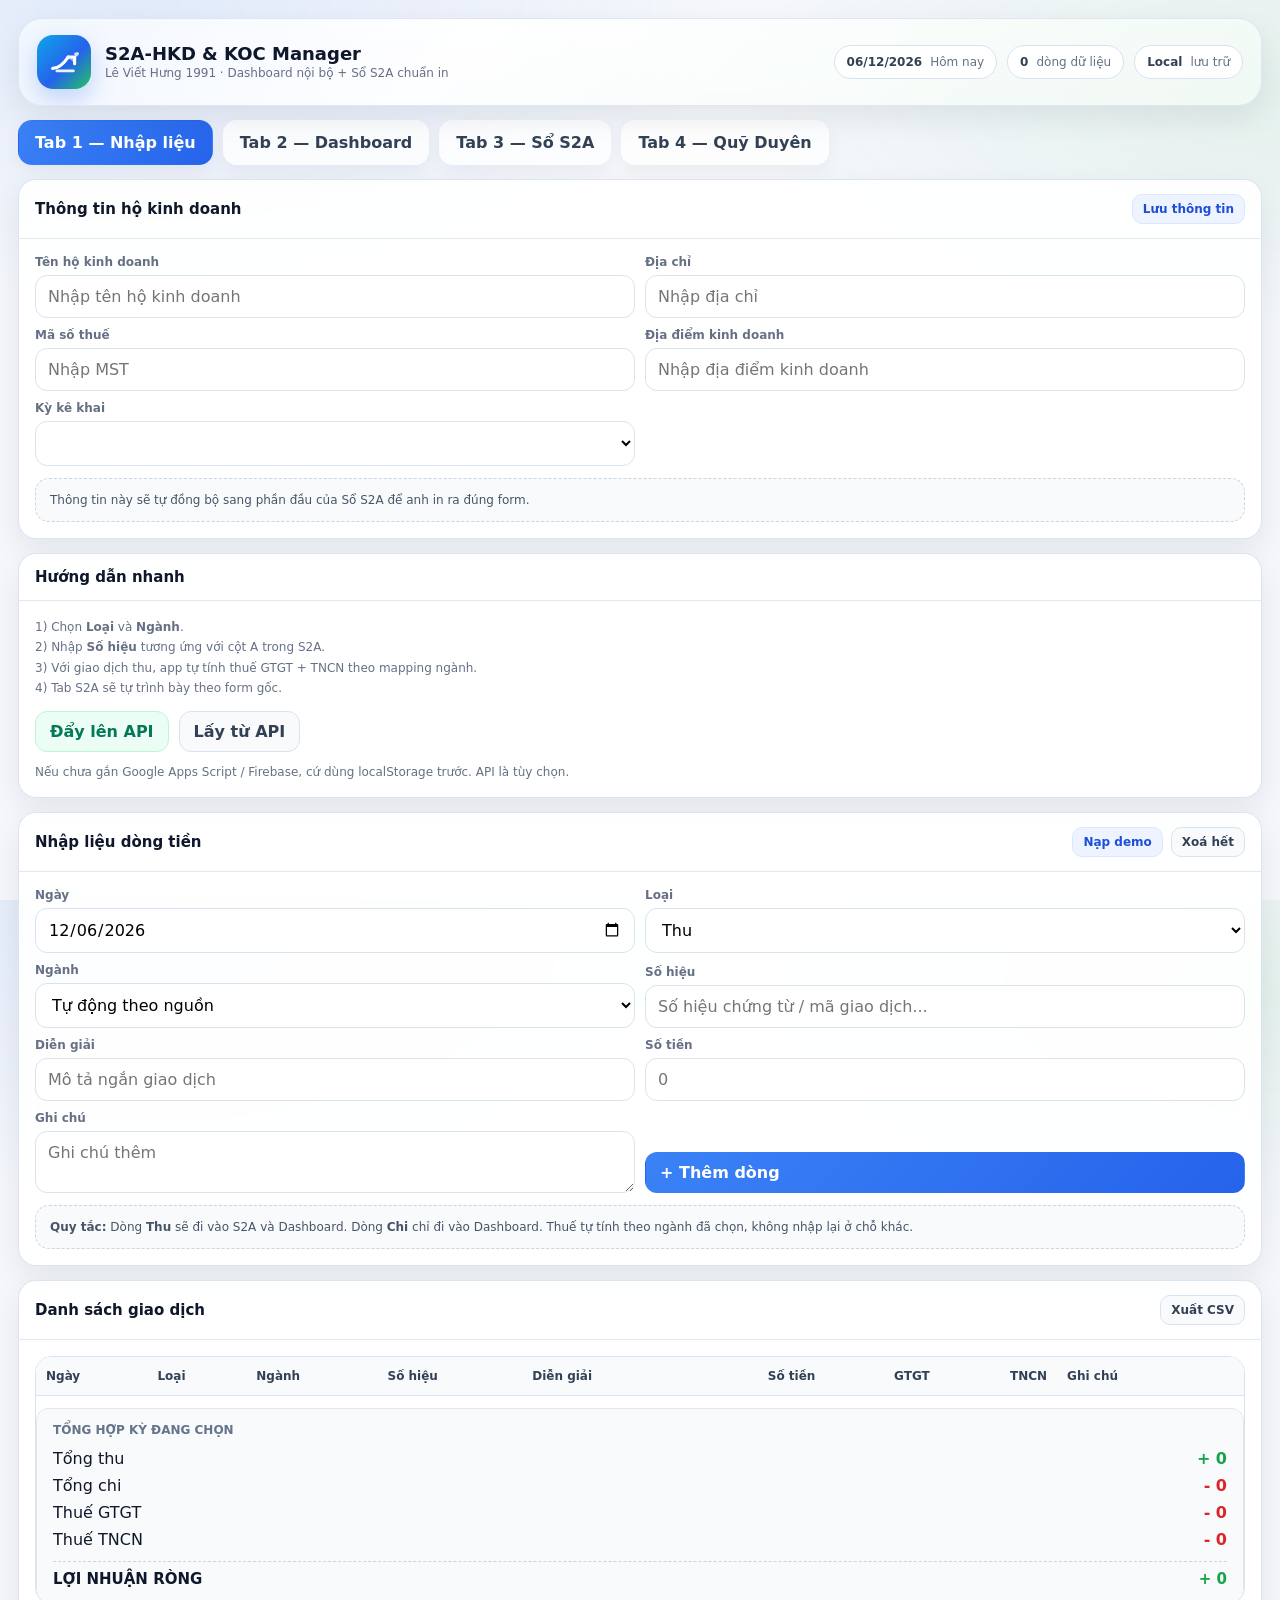
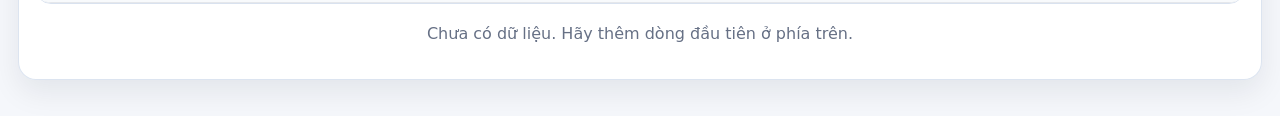
==== index.html @ 4c83a79c "Add files via upload" ====
<!DOCTYPE html>
<html lang="vi">
<head>
  <meta charset="UTF-8" />
  <meta name="viewport" content="width=device-width, initial-scale=1.0" />
  <title>S2A-HKD & KOC Manager</title>
  <link rel="stylesheet" href="styles/main.css" />
</head>
<script src="js/duyen.js"></script>
<body>
  <div class="app">
    <div class="topbar">
      <div class="brand">
        <div class="logo" aria-label="Logo placeholder">
          <svg viewBox="0 0 24 24" fill="none" xmlns="http://www.w3.org/2000/svg" aria-hidden="true">
            <path d="M4 16.5C8.5 16.5 11.5 13.5 15 8.5" stroke="white" stroke-width="2.2" stroke-linecap="round"/>
            <path d="M14.8 8.5H19.5V13.2" stroke="white" stroke-width="2.2" stroke-linecap="round" stroke-linejoin="round"/>
            <path d="M7 18.3h11.6" stroke="white" stroke-width="2" stroke-linecap="round" opacity=".9"/>
            <path d="M14.8 8.5c1.6 0 3 .9 3.8 2.3" stroke="white" stroke-width="2" stroke-linecap="round" opacity=".55"/>
            <path d="M20.2 6.3l1.4-.2-.9 1.1" stroke="white" stroke-width="2" stroke-linecap="round" stroke-linejoin="round" opacity=".8"/>
          </svg>
        </div>
        <div>
          <h1>S2A-HKD & KOC Manager</h1>
          <div class="sub">Lê Viết Hưng 1991 · Dashboard nội bộ + Sổ S2A chuẩn in</div>
        </div>
      </div>
      <div class="meta">
        <div class="chip"><strong id="todayText">--</strong><span class="muted">Hôm nay</span></div>
        <div class="chip"><strong id="recordCount">0</strong><span class="muted">dòng dữ liệu</span></div>
        <div class="chip"><strong id="syncState">Local</strong><span class="muted">lưu trữ</span></div>
      </div>
    </div>

    <div class="tabs">
      <button class="tab-btn active" data-tab="tab-entry">Tab 1 — Nhập liệu</button>
      <button class="tab-btn" data-tab="tab-dashboard">Tab 2 — Dashboard</button>
      <button class="tab-btn" data-tab="tab-s2a">Tab 3 — Sổ S2A</button>
      <button class="tab-btn" data-tab="tab-duyen">Tab 4 — Quỹ Duyên</button>
    </div>

    <div class="content">
      <!-- TAB 1 -->
      <section class="tab active" id="tab-entry">
        <div class="grid-2">
          <div class="card">
            <div class="card-hd">
              <h2>Thông tin hộ kinh doanh</h2>
              <div class="right-tools inline-actions">
                <button class="btn soft mini" id="btnSaveSettings">Lưu thông tin</button>
              </div>
            </div>
            <div class="card-bd">
              <div class="controls controls-settings">
                <div class="field">
                  <label>Tên hộ kinh doanh</label>
                  <input id="inHKDName" placeholder="Nhập tên hộ kinh doanh" />
                </div>
                <div class="field">
                  <label>Địa chỉ</label>
                  <input id="inHKDAddress" placeholder="Nhập địa chỉ" />
                </div>
                <div class="field">
                  <label>Mã số thuế</label>
                  <input id="inHKDTaxId" placeholder="Nhập MST" />
                </div>
                <div class="field">
                  <label>Địa điểm kinh doanh</label>
                  <input id="inHKDPlace" placeholder="Nhập địa điểm kinh doanh" />
                </div>
                <div class="field">
                  <label>Kỳ kê khai</label>
                  <select id="inHKDPeriod"></select>
                </div>
              </div>
              <div class="note-box">
                Thông tin này sẽ tự đồng bộ sang phần đầu của Sổ S2A để anh in ra đúng form.
              </div>
            </div>
          </div>

          <div class="card">
            <div class="card-hd">
              <h3>Hướng dẫn nhanh</h3>
            </div>
            <div class="card-bd">
              <div class="hint" style="line-height:1.7">
                1) Chọn <b>Loại</b> và <b>Ngành</b>.<br>
                2) Nhập <b>Số hiệu</b> tương ứng với cột A trong S2A.<br>
                3) Với giao dịch thu, app tự tính thuế GTGT + TNCN theo mapping ngành.<br>
                4) Tab S2A sẽ tự trình bày theo form gốc.
              </div>
              <div style="height:12px"></div>
              <div class="toolbar">
                <button class="btn success" id="btnSyncPush">Đẩy lên API</button>
                <button class="btn gray" id="btnSyncPull">Lấy từ API</button>
              </div>
              <div class="hint">
                Nếu chưa gắn Google Apps Script / Firebase, cứ dùng localStorage trước. API là tùy chọn.
              </div>
            </div>
          </div>
        </div>

        <div style="height:14px"></div>
        <div class="card">
          <div class="card-hd">
            <h2>Nhập liệu dòng tiền</h2>
            <div class="right-tools inline-actions">
              <button class="btn soft mini" id="btnSeedDemo">Nạp demo</button>
              <button class="btn gray mini" id="btnClearAll">Xoá hết</button>
            </div>
          </div>
          <div class="card-bd">
            <div class="controls">
              <div class="field">
                <label>Ngày</label>
                <input type="date" id="inDate" />
              </div>
              <div class="field">
                <label>Loại</label>
                <select id="inType">
                  <option value="thu">Thu</option>
                  <option value="chi">Chi</option>
                </select>
              </div>
              <div class="field">
                <label>Ngành</label>
                <select id="inIndustry">
                  <option value="auto">Tự động theo nguồn</option>
                  <option value="dichvu">Dịch vụ</option>
                  <option value="thuongmai">Thương mại</option>
                  <option value="sanxuat">Sản xuất</option>
                  <option value="khac">Không tính thuế</option>
                </select>
              </div>
              <div class="field">
                <label>Số hiệu</label>
                <input id="inSource" placeholder="Số hiệu chứng từ / mã giao dịch..." />
              </div>
              <div class="field">
                <label>Diễn giải</label>
                <input id="inDesc" placeholder="Mô tả ngắn giao dịch" />
              </div>
              <div class="field">
                <label>Số tiền</label>
                <input id="inAmount" inputmode="decimal" placeholder="0" />
              </div>
              <div class="field">
                <label>Ghi chú</label>
                <textarea id="inNote" placeholder="Ghi chú thêm"></textarea>
              </div>
              <div class="field">
                <label>&nbsp;</label>
                <button class="btn primary" id="btnAdd">+ Thêm dòng</button>
              </div>
            </div>
            <div class="note-box">
              <strong>Quy tắc:</strong> Dòng <b>Thu</b> sẽ đi vào S2A và Dashboard. Dòng <b>Chi</b> chỉ đi vào Dashboard. Thuế tự tính theo ngành đã chọn, không nhập lại ở chỗ khác.
            </div>
          </div>
        </div>

        <div style="height:14px"></div>
        <div class="card">
          <div class="card-hd">
            <h3>Danh sách giao dịch</h3>
            <div class="inline-actions">
              <button class="btn gray mini" id="btnExportCSV">Xuất CSV</button>
            </div>
          </div>
          <div class="card-bd">
            <div class="table-wrap">
              <table>
                <thead>
                  <tr>
                    <th>Ngày</th>
                    <th>Loại</th>
                    <th>Ngành</th>
                    <th>Số hiệu</th>
                    <th>Diễn giải</th>
                    <th class="num">Số tiền</th>
                    <th class="num">GTGT</th>
                    <th class="num">TNCN</th>
                    <th>Ghi chú</th>
                    <th> </th>
                  </tr>
                </thead>
                <tbody id="txBody"></tbody>
              </table>
            </div>
            <div id="emptyState" class="empty" style="display:none">Chưa có dữ liệu. Hãy thêm dòng đầu tiên ở phía trên.</div>
          </div>
        </div>
      </section>

      <!-- TAB 2 -->
      <section class="tab" id="tab-dashboard">
        <div class="kpis">
          <div class="kpi"><div class="label">TỔNG THU</div><div class="value" id="kpiRevenue">0</div><div class="small">Chỉ tính dòng Thu</div></div>
          <div class="kpi"><div class="label">TỔNG CHI</div><div class="value" id="kpiExpense">0</div><div class="small">Chỉ tính dòng Chi</div></div>
          <div class="kpi"><div class="label">THUẾ GTGT</div><div class="value" id="kpiVat">0</div><div class="small">Tổng từ S2A</div></div>
          <div class="kpi"><div class="label">THUẾ TNCN</div><div class="value" id="kpiPit">0</div><div class="small">Tổng từ S2A</div></div>
          <div class="kpi"><div class="label">LỢI NHUẬN RÒNG</div><div class="value" id="kpiProfit">0</div><div class="small">Thu - Chi - Thuế</div></div>
        </div>

        <div class="charts">
          <div class="card chart-box">
            <div class="chart-title">
              <h3>Biểu đồ dòng tiền theo ngày</h3>
              <div class="muted" style="font-size:12px">Thu / Chi / Lợi nhuận</div>
            </div>
            <canvas id="lineChart" width="1200" height="420"></canvas>
          </div>
          <div class="card chart-box chart-sm">
            <div class="chart-title">
              <h3>Cơ cấu doanh thu theo ngành</h3>
              <div class="muted" style="font-size:12px">Tỷ trọng</div>
            </div>
            <canvas id="pieChart" width="900" height="420"></canvas>
          </div>
        </div>

        <div style="height:14px"></div>
        <div class="card">
          <div class="card-hd">
            <h3>Đo lường nhanh</h3>
          </div>
          <div class="card-bd">
            <div class="hint" id="dashboardNote">Dashboard đang dùng trực tiếp dữ liệu thuế từ các dòng Thu trong S2A, nên không cần nhập lại thuế ở bất kỳ tab nào.</div>
          </div>
        </div>
      </section>

      <!-- TAB 3 -->
      <section class="tab" id="tab-s2a">
        <div class="card">
          <div class="card-hd">
            <h2>Sổ S2A-HKD — Mẫu chuẩn in</h2>
            <div class="inline-actions">
              <button class="btn primary mini" id="btnPrintS2A">IN SỔ A4</button>
              <button class="btn gray mini" id="btnRefreshS2A">Làm mới</button>
            </div>
          </div>
          <div class="card-bd">
            <div class="s2a-wrap">
              <div class="sheet" id="s2aSheet">
                <div class="sheet-inner">
                  <div class="sheet-head">
                    <div class="sheet-left">
                      <div class="line name">Hộ, cá nhân kinh doanh: <span id="s2aName">...................................</span></div>
                      <div class="line">Địa chỉ: <span id="s2aAddr">...................................</span></div>
                      <div class="line">Mã số thuế: <span id="s2aTaxId">...................................</span></div>
                    </div>
                    <div class="sheet-right">
                      <div class="ms">Mẫu số S2a-HKD</div>
                      <div class="note">Kèm theo Thông tư số 152/2025/TT-BTC</div>
                      <div class="note">ngày 31 tháng 12 năm 2025 của Bộ trưởng Bộ Tài chính</div>
                    </div>
                  </div>

                  <div class="sheet-title">SỔ DOANH THU BÁN HÀNG HÓA, DỊCH VỤ</div>
                  <div class="sheet-subline">Địa điểm kinh doanh: <span id="s2aPlace">...................................</span></div>
                  <div class="sheet-subline">Kỳ kê khai: <span id="s2aPeriod">...................................</span></div>

                  <div class="sheet-meta">
                    <div>Đơn vị tính: <strong>VNĐ</strong></div>
                  </div>

                  <div id="s2aRender"></div>

                

                  <div class="sign-block">
                    <div class="sign-left">
                      Cần kiểm tra đối chiếu khi lập, giao, nhận hóa đơn.<br>
                      Người bán chịu trách nhiệm nội dung hóa đơn.
                    </div>
                    <div class="sign-right">
                      <div>Ngày ... tháng ... năm ...</div>
                      <div style="font-weight:900">NGƯỜI ĐẠI DIỆN HỘ KINH DOANH/<br/>CÁ NHÂN KINH DOANH</div>
                      <div>(Ký, ghi rõ họ tên và đóng dấu (nếu có))</div>
                      <div class="sign-space"></div>
                    </div>
                  </div>
                </div>
              </div>
            </div>

            <div class="footer-actions hide-print">
              <div class="note-box" style="flex:1;min-width:280px">
                Tab S2A là bản <b>read-only</b>. Cột <b>Chứng từ</b> gồm <b>Số hiệu (A)</b> và <b>Ngày, tháng (B)</b>; cột <b>Diễn giải (C)</b> sẽ chứa cả ngành nghề và diễn giải; cột <b>Số tiền (1)</b> là giá trị thu.
              </div>
            </div>
          </div>
        </div>
      </section>
</section>

<!-- TAB 4 -->
<section class="tab" id="tab-duyen">
  <div class="card">
    <div class="card-hd">
      <h2>Quỹ tiền mặt & cổ tức Duyên</h2>
    </div>

    <div class="card-bd">

      <div style="display:flex; gap:12px; margin-bottom:12px">
        <select id="duyenPeriodType">
          <option value="month">Tháng</option>
          <option value="quarter">Quý</option>
          <option value="year">Năm</option>
          <option value="all">Tổng</option>
        </select>

        <input type="month" id="duyenPeriodValue">

        <input id="duyenReservePercent" placeholder="% dự phòng">
        <input id="duyenReserveAmount" placeholder="tiền dự phòng">
      </div>

      <div id="duyenContent" class="duyen-grid">

<div class="duyen-box thu">
<div class="duyen-title">Tổng thu</div>
<div class="duyen-num" id="duyenThu">0</div>
</div>

<div class="duyen-box chi">
<div class="duyen-title">Tổng chi</div>
<div class="duyen-num" id="duyenChi">0</div>
</div>

<div class="duyen-box tax">
<div class="duyen-title">Thuế</div>
<div class="duyen-num" id="duyenTax">0</div>
</div>

<div class="duyen-box reserve">
<div class="duyen-title">Dự phòng</div>
<div class="duyen-num" id="duyenReserve">0</div>
</div>

<div class="duyen-profit">
<div class="duyen-profit-label">Cổ tức Duyên (10%)</div>
<div class="duyen-profit-num" id="duyenProfit">0</div>
</div>

</div>

    </div>
  </div>
</section>

</div>
</div>
    </div>
  </div>
        
  <script src="js/tax.js"></script>
  <script src="js/storage.js"></script>
  <script src="js/data.js"></script>
  <script src="js/charts.js"></script>
  <script src="js/dashboard.js"></script>
  <script src="js/s2a.js"></script>
  <script src="js/input.js"></script>
  <script src="js/api.js"></script>
  <script src="js/print.js"></script>
  <script src="js/app.js"></script>
</body>
</html>
---- styles/main.css ----
:root{
  --bg:#f5f7fb;
  --panel:#ffffff;
  --panel-2:#f8fafc;
  --line:#d9e2ef;
  --text:#0f172a;
  --muted:#667085;
  --primary:#3b82f6;
  --primary-2:#2563eb;
  --success:#16a34a;
  --danger:#dc2626;
  --warning:#d97706;
  --shadow:0 12px 30px rgba(15,23,42,.08);
  --radius:18px;
}
*{box-sizing:border-box}
html,body{height:100%}
body{
  margin:0;
  font-family: Inter, system-ui, -apple-system, BlinkMacSystemFont, "Segoe UI", Roboto, Arial, sans-serif;
  color:var(--text);
  background:
    radial-gradient(1000px 500px at 10% 0%, rgba(59,130,246,.11), transparent 60%),
    radial-gradient(900px 400px at 100% 10%, rgba(22,163,74,.08), transparent 60%),
    var(--bg);
}
.app{max-width:1600px;margin:0 auto;padding:18px 18px 36px;}
.topbar{
  position:relative;
  display:flex;align-items:center;justify-content:space-between;gap:16px;
  background:linear-gradient(180deg, rgba(255,255,255,.96), rgba(255,255,255,.88));
  border:1px solid rgba(217,226,239,.85);
  box-shadow:var(--shadow);
  border-radius:24px;
  padding:16px 18px;
  overflow:hidden;
}
.topbar::after{
  content:""; position:absolute; inset:0;
  background:linear-gradient(135deg, rgba(59,130,246,.06), transparent 35%, rgba(22,163,74,.05));
  pointer-events:none;
}
.brand{display:flex;align-items:center;gap:14px;position:relative;z-index:1}
.logo{
  width:54px;height:54px;border-radius:16px;
  display:grid;place-items:center;
  background:linear-gradient(135deg,#0ea5e9,#2563eb 55%, #22c55e);
  color:#fff;font-weight:900;font-size:20px;
  box-shadow:0 10px 24px rgba(37,99,235,.25);
  position:relative;overflow:hidden;
}
.logo svg{width:34px;height:34px;display:block}
.brand h1{margin:0;font-size:18px;line-height:1.15}
.brand .sub{margin-top:2px;color:var(--muted);font-size:12px}
.meta{display:flex;flex-wrap:wrap;gap:10px;align-items:center;justify-content:flex-end;position:relative;z-index:1}
.chip{
  border:1px solid var(--line);background:rgba(255,255,255,.92);
  padding:9px 12px;border-radius:999px;color:#334155;font-size:12px;
  display:flex;align-items:center;gap:8px;
}
.chip strong{font-size:12px}
.tabs{
  margin-top:14px;
  display:flex;gap:10px;flex-wrap:wrap;
}
.tab-btn{
  appearance:none;border:1px solid transparent;cursor:pointer;
  padding:12px 16px;border-radius:14px;background:rgba(255,255,255,.8);
  box-shadow:0 6px 18px rgba(15,23,42,.05);
  color:#334155;font-weight:700;
  transition:.18s ease;
}
.tab-btn:hover{transform:translateY(-1px);border-color:rgba(59,130,246,.25)}
.tab-btn.active{background:linear-gradient(135deg,var(--primary),var(--primary-2));color:#fff}
.content{margin-top:14px}
.tab{display:none}
.tab.active{display:block}
.grid-2{display:grid;grid-template-columns:1.15fr .85fr;gap:14px}
.grid-3{display:grid;grid-template-columns:repeat(3,1fr);gap:14px}
.card{
  background:rgba(255,255,255,.92);backdrop-filter:blur(10px);
  border:1px solid rgba(217,226,239,.9);
  border-radius:var(--radius);
  box-shadow:var(--shadow);
}
.card .card-hd{
  padding:14px 16px;border-bottom:1px solid rgba(217,226,239,.75);
  display:flex;align-items:center;justify-content:space-between;gap:10px;
}
.card .card-hd h2,.card .card-hd h3{margin:0;font-size:15px}
.card .card-bd{padding:16px}
.toolbar{display:flex;gap:10px;flex-wrap:wrap;align-items:center;margin-bottom:12px}
button, select, input, textarea{font:inherit}
.btn{
  border:1px solid transparent;border-radius:12px;padding:10px 14px;cursor:pointer;
  font-weight:700;transition:.15s ease;display:inline-flex;align-items:center;gap:8px;
}
.btn:hover{transform:translateY(-1px)}
.btn.primary{background:linear-gradient(135deg,var(--primary),var(--primary-2));color:#fff}
.btn.soft{background:#eef4ff;color:#1d4ed8;border-color:#dbe7ff}
.btn.gray{background:#f8fafc;color:#334155;border-color:var(--line)}
.btn.danger{background:#fff1f2;color:#be123c;border-color:#fecdd3}
.btn.success{background:#ecfdf5;color:#047857;border-color:#bbf7d0}
.controls{
  display:grid;grid-template-columns:140px 150px 150px 1fr 170px 170px 1fr auto;
  gap:10px;align-items:end;margin-bottom:12px;
}
.controls-settings{
  grid-template-columns:repeat(5,minmax(0,1fr));
}
.field{display:flex;flex-direction:column;gap:6px}
.field label{font-size:12px;color:var(--muted);font-weight:700}
.field input,.field select,.field textarea{
  width:100%;background:#fff;border:1px solid var(--line);border-radius:12px;
  padding:11px 12px;outline:none;transition:.15s ease;
}
.field textarea{resize:vertical;min-height:42px}
.field input:focus,.field select:focus,.field textarea:focus{border-color:#93c5fd;box-shadow:0 0 0 4px rgba(59,130,246,.08)}
.hint{font-size:12px;color:var(--muted);line-height:1.45}

.table-wrap{overflow:auto;border-radius:16px;border:1px solid var(--line)}
table{width:100%;border-collapse:separate;border-spacing:0;background:#fff}
thead th{
  position:sticky;top:0;z-index:1;background:#f8fafc;color:#334155;
  text-align:left;font-size:12px;padding:12px 10px;border-bottom:1px solid var(--line);
  white-space:nowrap;
}
tbody td{padding:10px;border-bottom:1px solid #eef2f7;vertical-align:top;font-size:13px}
tbody tr:hover{background:#fbfdff}
.num{text-align:right;font-variant-numeric:tabular-nums}
.muted{color:var(--muted)}
.empty{padding:20px;text-align:center;color:var(--muted)}

.kpis{display:grid;grid-template-columns:repeat(5,1fr);gap:14px}
.kpi{
  background:linear-gradient(180deg, rgba(255,255,255,.95), rgba(248,250,252,.95));
  border:1px solid rgba(217,226,239,.9);border-radius:20px;box-shadow:var(--shadow);
  padding:16px 16px 14px;
}
.kpi .label{font-size:12px;color:var(--muted);font-weight:700}
.kpi .value{margin-top:8px;font-size:24px;font-weight:900;letter-spacing:-.02em}
.kpi .small{margin-top:6px;font-size:12px;color:var(--muted)}

.charts{display:grid;grid-template-columns:1.2fr .8fr;gap:14px;margin-top:14px}
.chart-box{padding:14px}
.chart-title{display:flex;justify-content:space-between;align-items:center;margin-bottom:10px}
.chart-title h3{margin:0;font-size:14px}
canvas{width:100%;height:320px;display:block;background:#fff;border-radius:16px;border:1px solid var(--line)}
.chart-sm canvas{height:320px}

.s2a-wrap{padding:18px;background:#fff;border:1px solid var(--line);border-radius:18px;box-shadow:var(--shadow)}
.sheet{
  position:relative;
  background:#fff;
  color:#111827;
  overflow:hidden;
  min-height:1120px;
}
.sheet::before{
  content:"Lê Viết Hưng 1991";
  position:absolute;inset:0;display:grid;place-items:center;
  font-size:72px;font-weight:900;letter-spacing:.02em;
  color:rgba(15,23,42,.045);
  transform:rotate(-28deg);
  pointer-events:none;
  z-index:0;
  white-space:nowrap;
}
.sheet-inner{position:relative;z-index:1;padding:18px 18px 22px}
.sheet-head{display:grid;grid-template-columns:1fr auto;gap:18px;align-items:start}
.sheet-left .line{font-size:13px;line-height:1.45}
.sheet-left .name{font-weight:800;font-size:14px;text-transform:uppercase}
.sheet-right{min-width:260px;text-align:center;font-weight:800}
.sheet-right .ms{font-size:16px;line-height:1.25}
.sheet-right .note{font-size:11px;font-weight:600;color:#334155;margin-top:2px}
.sheet-title{margin:18px 0 4px;text-align:center;font-weight:900;font-size:20px;letter-spacing:.01em}
.sheet-subline{margin:0;text-align:center;font-size:13px;color:#374151;line-height:1.5}
.sheet-meta{
  display:block;
  margin:14px 0 14px;
  font-size:13px;
}

.sheet-meta div{
  width:100%;
  text-align:right;
  white-space:nowrap;
}
.industry-block{margin-top:14px;border:1px solid #e6edf7;border-radius:14px;overflow:hidden}
.industry-hd{background:#f8fafc;padding:10px 12px;font-weight:800;display:flex;justify-content:space-between;gap:10px;border-bottom:1px solid #e6edf7}
.industry-hd .tag{font-size:12px;color:#475569;font-weight:700}
.s2a-table{width:100%;border-collapse:collapse}
.s2a-table th,.s2a-table td{border-bottom:1px solid #eef2f7;padding:8px 10px;font-size:12.5px;vertical-align:top}
.s2a-table th{background:#fff;color:#334155;font-weight:800}
.voucher{line-height:1.45}
.voucher .code{font-weight:800}
.voucher .date{color:#475569}
.desc-cell .industry-label{font-size:12px;font-weight:800;color:#1d4ed8;margin-bottom:4px}
.desc-cell .desc-text{font-size:12.5px;line-height:1.45}
.foot-totals{margin-top:12px;display:grid;grid-template-columns:1fr 1fr;gap:12px}
.foot-totals .total-card{
  border:1px solid #e6edf7;border-radius:14px;padding:12px 14px;background:#fbfdff;
  display:flex;justify-content:space-between;gap:12px;font-size:13px;font-weight:800;
}
.sign-block{margin-top:34px;display:grid;grid-template-columns:1fr 1fr;gap:14px;align-items:start}
.sign-left{font-size:12px;color:#475569;line-height:1.5}
.sign-right{text-align:center;font-size:12px;line-height:1.65}
.sign-space{height:70px}
.footer-actions{display:flex;gap:10px;flex-wrap:wrap;align-items:center;margin-top:12px}
.note-box{padding:12px 14px;border-radius:14px;background:#f8fafc;border:1px dashed #cbd5e1;color:#475569;font-size:12px;line-height:1.5}
.inline-actions{display:flex;gap:8px;flex-wrap:wrap}
.mini{padding:7px 10px;border-radius:10px;font-size:12px}
.badge{display:inline-flex;align-items:center;padding:5px 9px;border-radius:999px;font-size:12px;font-weight:800}
.badge.thu{background:#ecfdf5;color:#047857}
.badge.chi{background:#fff7ed;color:#c2410c}
.hide-print{display:block}
.print-only{display:none}

@media (max-width: 1280px){
  .grid-2,.charts{grid-template-columns:1fr}
  .kpis{grid-template-columns:repeat(2,1fr)}
  .controls{grid-template-columns:repeat(2,minmax(0,1fr));}
  .controls-settings{grid-template-columns:repeat(2,minmax(0,1fr));}
}
@media (max-width: 760px){
  .app{padding:12px}
  .topbar{border-radius:18px;padding:14px}
  .kpis,.grid-3{grid-template-columns:1fr}
  .controls,.controls-settings{grid-template-columns:1fr}
  .sheet-head{grid-template-columns:1fr}
  .sheet-meta{flex-direction:column;align-items:flex-start}
  .sign-block{grid-template-columns:1fr}
}
@media print{
  body{background:#fff}
  .hide-print,.topbar,.tabs,.toolbar,.footer-actions,.card .card-hd .right-tools,.print-hide{display:none !important}
  .app{max-width:none;padding:0}
  .tab.active{display:block}
  .card,.s2a-wrap{box-shadow:none;border:none;background:#fff}
  .sheet{min-height:auto}
  .sheet::before{color:rgba(0,0,0,.04)}
  @page{size:A4 portrait;margin:10mm}
.foot-totals{
  display:none !important;
}


@media print{
  .foot-totals{display:none !important;}
  .sign-block{display:flex !important;justify-content:flex-end !important;}
  .sign-right{width:320px;text-align:center;}
  .sheet-meta{display:block !important;}
  .sheet-meta div{width:100% !important;text-align:right !important;}
}
@media print {

  .sheet-head{
    display:grid !important;
    grid-template-columns: 1fr 320px !important;
    align-items:start !important;
  }

  .sheet-right{
    width:320px !important;
    text-align:center !important;
  }

  .sheet-right .ms{
    white-space:nowrap;
  }

}
@media print {

  body{
    background:#fff !important;
  }

  .topbar,
  .tabs,
  .card-hd,
  .footer-actions,
  .note-box,
  .btn,
  .hide-print{
    display:none !important;
  }

  .card,
  .s2a-wrap{
    border:none !important;
    box-shadow:none !important;
    padding:0 !important;
  }

  .sheet{
    margin:0 !important;
  }

  .app{
    padding:0 !important;
  }

}
.entry-summary{
margin-top:14px;
padding:16px 18px;
background:#f8fafc;
border:1px solid #e5e7eb;
border-radius:12px;
}

.summary-title{
font-weight:700;
font-size:13px;
color:#64748b;
margin-bottom:10px;
letter-spacing:.3px;
}

.summary-row{
display:flex;
justify-content:space-between;
padding:6px 0;
font-size:14px;
}

.summary-row span:first-child{
color:#475569;
}

.summary-divider{
border-top:1px dashed #cbd5e1;
margin:8px 0;
}

.summary-row.total{
font-weight:700;
font-size:16px;
padding-top:6px;
}

.pos{
color:#16a34a;
font-weight:600;
}

.neg{
color:#dc2626;
font-weight:600;
}
.duyen-cards{
display:grid;
grid-template-columns:repeat(4,1fr);
gap:12px;
margin:12px 0;
}

.duyen-card{
background:#fff;
border:1px solid #e5e7eb;
border-radius:10px;
padding:12px;
}

.duyen-card strong{
font-size:18px;
}
.duyen-grid{
display:grid;
grid-template-columns:repeat(5,1fr);
gap:12px;
margin-top:10px;
}

.duyen-card{
background:white;
padding:14px;
border-radius:10px;
box-shadow:0 2px 8px rgba(0,0,0,.05);
}

.duyen-card.big{
grid-column:span 2;
}

.duyen-label{
font-size:12px;
opacity:.6;
}

.duyen-value{
font-size:20px;
font-weight:700;
margin-top:4px;
}

.duyen-value.red{color:#d92d20}
.duyen-value.green{color:#16a34a}
.duyen-value.orange{color:#f59e0b}
.duyen-grid{
display:grid;
grid-template-columns: repeat(5,1fr);
gap:12px;
margin-top:16px;
}

.duyen-item{
background:white;
padding:14px;
border-radius:12px;
box-shadow:0 4px 12px rgba(0,0,0,.05);
}

.duyen-title{
font-size:12px;
color:#6b7280;
margin-bottom:4px;
}

.duyen-value{
font-size:20px;
font-weight:700;
}

.duyen-item.thu .duyen-value{
color:#2563eb;
}

.duyen-item.chi .duyen-value{
color:#dc2626;
}

.duyen-item.thue .duyen-value{
color:#ea580c;
}

.duyen-item.reserve .duyen-value{
color:#d97706;
}

.duyen-item.profit{
grid-column: span 2;
background:#f0fdf4;
}

.duyen-item.profit .duyen-value{
color:#16a34a;
font-size:22px;
}
/* ===============================
   TAB 4 - QUỸ DUYÊN UI CLEAN
================================*/

.duyen-wrapper{
margin-top:16px;
}

.duyen-toolbar{
display:flex;
gap:10px;
margin-bottom:14px;
flex-wrap:wrap;
}

.duyen-toolbar input,
.duyen-toolbar select{
padding:8px 10px;
border-radius:8px;
border:1px solid #e5e7eb;
background:white;
}

.duyen-row{
display:grid;
grid-template-columns:repeat(4,1fr);
gap:12px;
margin-bottom:12px;
}

.duyen-card{
background:white;
padding:16px;
border-radius:14px;
border:1px solid #e5e7eb;
box-shadow:0 6px 14px rgba(0,0,0,.04);
transition:0.15s ease;
}

.duyen-card:hover{
transform:translateY(-1px);
}

.duyen-label{
font-size:12px;
color:#64748b;
margin-bottom:6px;
font-weight:600;
}

.duyen-value{
font-size:20px;
font-weight:700;
letter-spacing:.3px;
}

/* màu */

.duyen-card.thu .duyen-value{
color:#2563eb;
}

.duyen-card.chi .duyen-value{
color:#dc2626;
}

.duyen-card.thue .duyen-value{
color:#ea580c;
}

.duyen-card.reserve .duyen-value{
color:#d97706;
}

/* card lớn */

.duyen-profit{
background:linear-gradient(135deg,#ecfdf5,#f0fdf4);
border:1px solid #bbf7d0;
border-radius:16px;
padding:20px;
text-align:center;
margin-top:6px;
}

.duyen-profit-label{
font-size:13px;
color:#166534;
margin-bottom:6px;
font-weight:600;
}

.duyen-profit-value{
font-size:28px;
font-weight:800;
color:#16a34a;
}

/* responsive */

@media (max-width:1200px){
.duyen-row{
grid-template-columns:repeat(2,1fr);
}
}

@media (max-width:600px){
.duyen-row{
grid-template-columns:1fr;
}
}
.duyen-grid{
display:grid;
grid-template-columns:repeat(4,1fr);
gap:12px;
margin-top:14px;
}

.duyen-box{
background:#fff;
border:1px solid #e5e7eb;
border-radius:12px;
padding:16px;
}

.duyen-title{
font-size:12px;
color:#64748b;
margin-bottom:4px;
}

.duyen-num{
font-size:20px;
font-weight:700;
}

.duyen-box.thu .duyen-num{color:#2563eb}
.duyen-box.chi .duyen-num{color:#dc2626}
.duyen-box.tax .duyen-num{color:#ea580c}
.duyen-box.reserve .duyen-num{color:#d97706}

.duyen-profit{
margin-top:12px;
background:#ecfdf5;
border:1px solid #bbf7d0;
border-radius:14px;
padding:18px;
text-align:center;
}

.duyen-profit-label{
font-size:13px;
color:#166534;
}

.duyen-profit-num{
font-size:26px;
font-weight:800;
color:#16a34a;
}
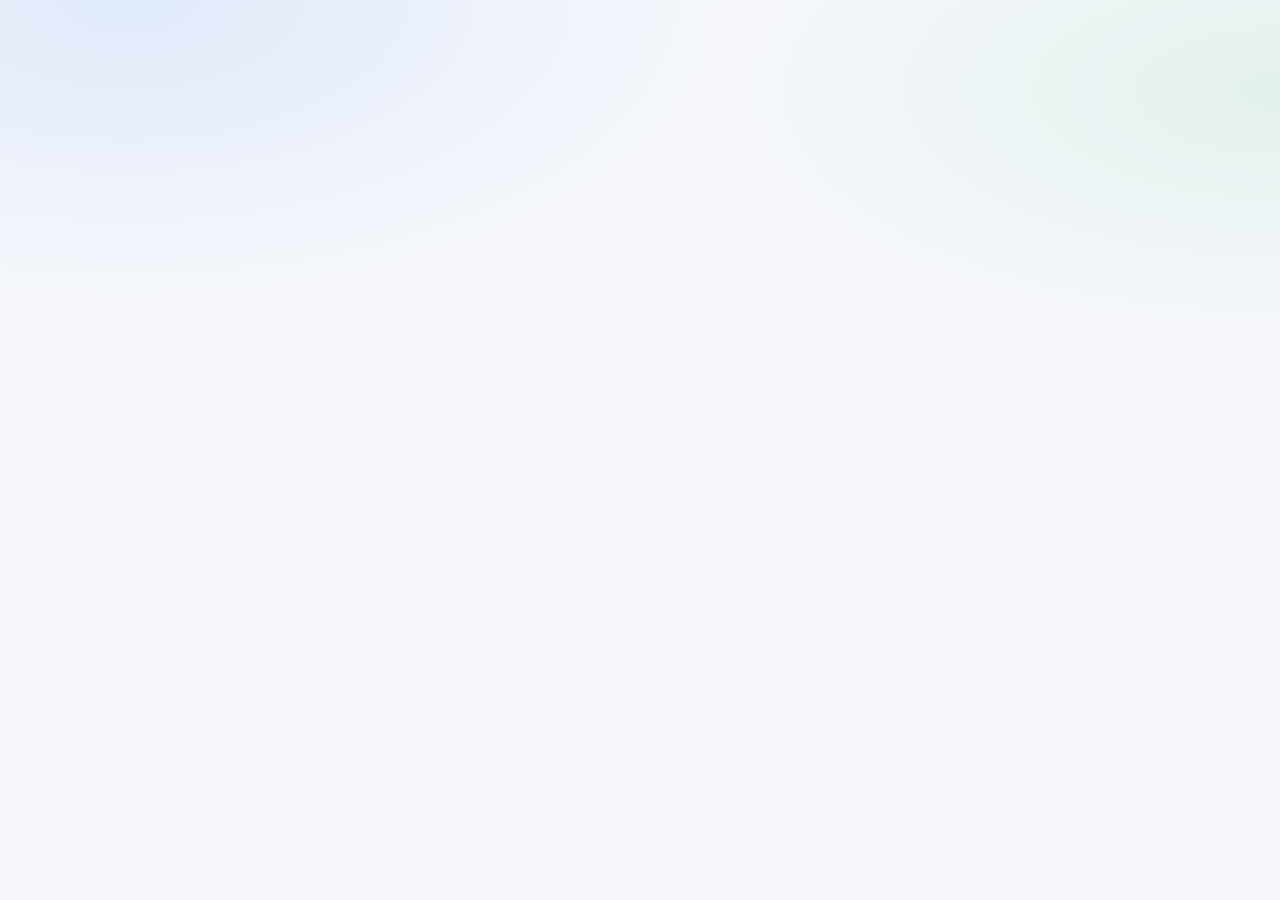
==== commit f75c82bf: "Add login form to index.html" ====
--- a/index.html
+++ b/index.html
@@ -1,3 +1,4 @@
+<div id="appRoot" style="display:none">
 <!DOCTYPE html>
 <html lang="vi">
 <head>
@@ -6,7 +7,16 @@
   <title>S2A-HKD & KOC Manager</title>
   <link rel="stylesheet" href="styles/main.css" />
 </head>
-<script src="js/duyen.js"></script>
+  <div id="loginRoot">
+  <div class="login-box">
+    <h2>S2A Manager</h2>
+
+    <input id="loginUser" placeholder="User">
+    <input id="loginPass" type="password" placeholder="Password">
+
+    <button onclick="login()">Đăng nhập</button>
+  </div>
+</div>
 <body>
   <div class="app">
     <div class="topbar">
@@ -367,6 +377,8 @@
   <script src="js/input.js"></script>
   <script src="js/api.js"></script>
   <script src="js/print.js"></script>
+  <script src="js/duyen.js"></script>
   <script src="js/app.js"></script>
 </body>
 </html>
+</div>
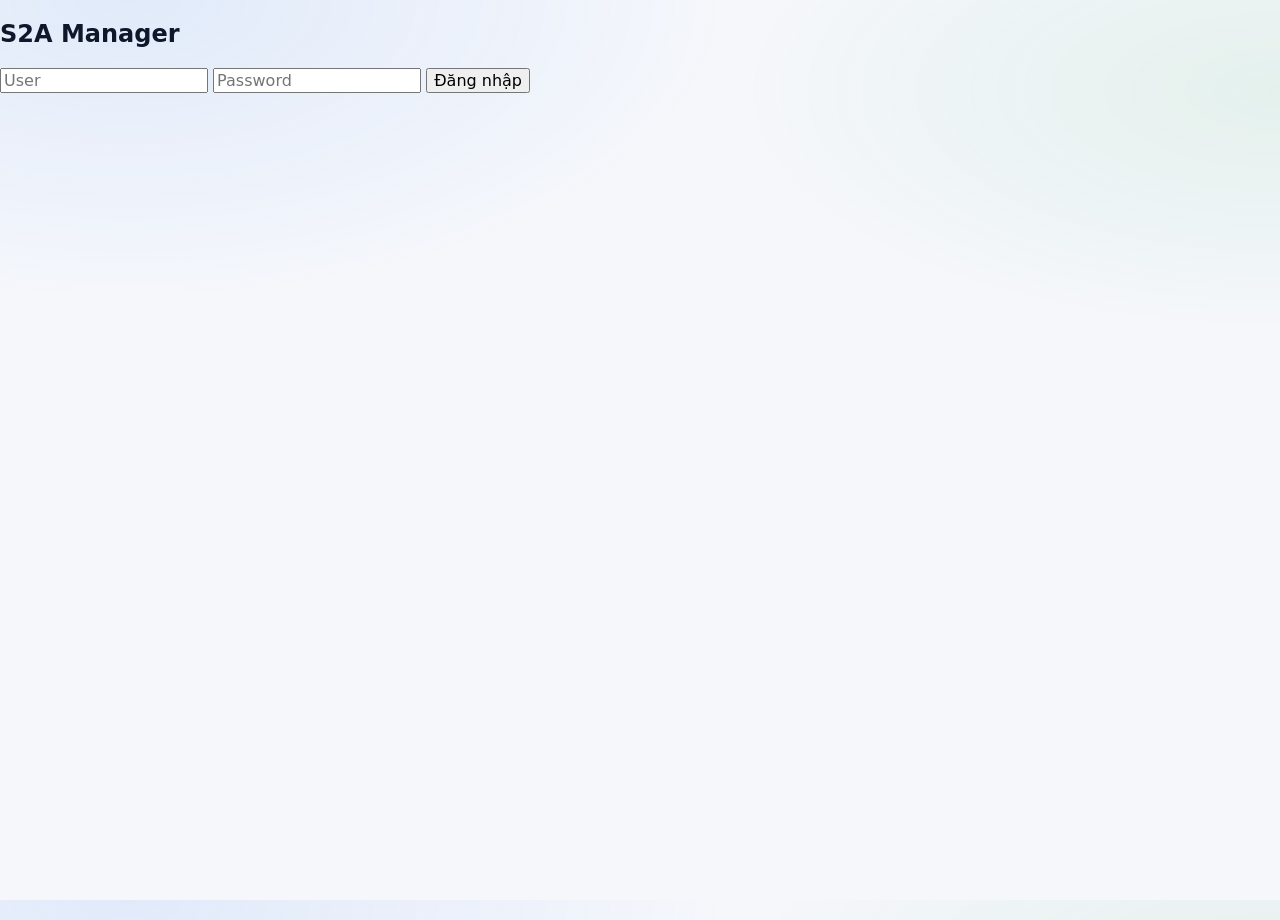
==== commit 0575af25: "Refactor HTML structure and improve formatting" ====
--- a/index.html
+++ b/index.html
@@ -1,13 +1,17 @@
-<div id="appRoot" style="display:none">
 <!DOCTYPE html>
 <html lang="vi">
 <head>
-  <meta charset="UTF-8" />
-  <meta name="viewport" content="width=device-width, initial-scale=1.0" />
-  <title>S2A-HKD & KOC Manager</title>
-  <link rel="stylesheet" href="styles/main.css" />
+<meta charset="UTF-8" />
+<meta name="viewport" content="width=device-width, initial-scale=1.0" />
+<title>S2A-HKD & KOC Manager</title>
+
+<link rel="stylesheet" href="styles/main.css" />
 </head>
-  <div id="loginRoot">
+
+<body>
+
+<!-- LOGIN -->
+<div id="loginRoot">
   <div class="login-box">
     <h2>S2A Manager</h2>
 
@@ -17,8 +21,13 @@
     <button onclick="login()">Đăng nhập</button>
   </div>
 </div>
-<body>
-  <div class="app">
+
+
+<!-- APP -->
+<div id="appRoot" style="display:none">
+
+<!-- header -->
+<div class="app">
     <div class="topbar">
       <div class="brand">
         <div class="logo" aria-label="Logo placeholder">
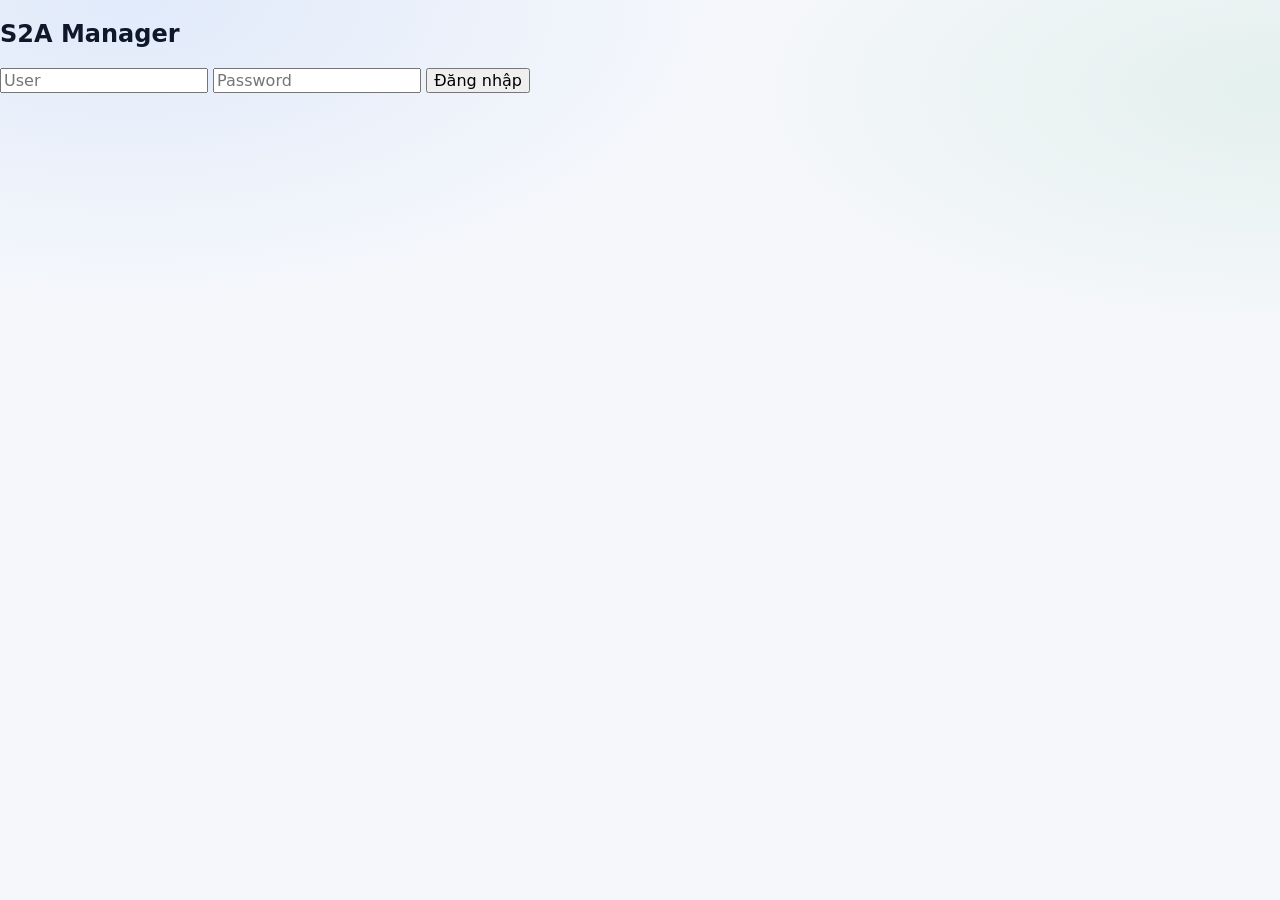
==== commit a47f5602: "Fix closing div tag in index.html" ====
--- a/index.html
+++ b/index.html
@@ -388,6 +388,8 @@
   <script src="js/print.js"></script>
   <script src="js/duyen.js"></script>
   <script src="js/app.js"></script>
+
+</div>   <!-- appRoot -->
+
 </body>
 </html>
-</div>
--- a/styles/main.css
+++ b/styles/main.css
@@ -607,4 +607,21 @@
 font-size:26px;
 font-weight:800;
 color:#16a34a;
-}+}
+  #loginRoot{
+position:fixed;
+inset:0;
+background:#f5f7fb;
+display:flex;
+align-items:center;
+justify-content:center;
+z-index:9999;
+}
+
+.login-box{
+background:white;
+padding:30px;
+border-radius:12px;
+width:300px;
+box-shadow:0 10px 30px rgba(0,0,0,.1);
+}
